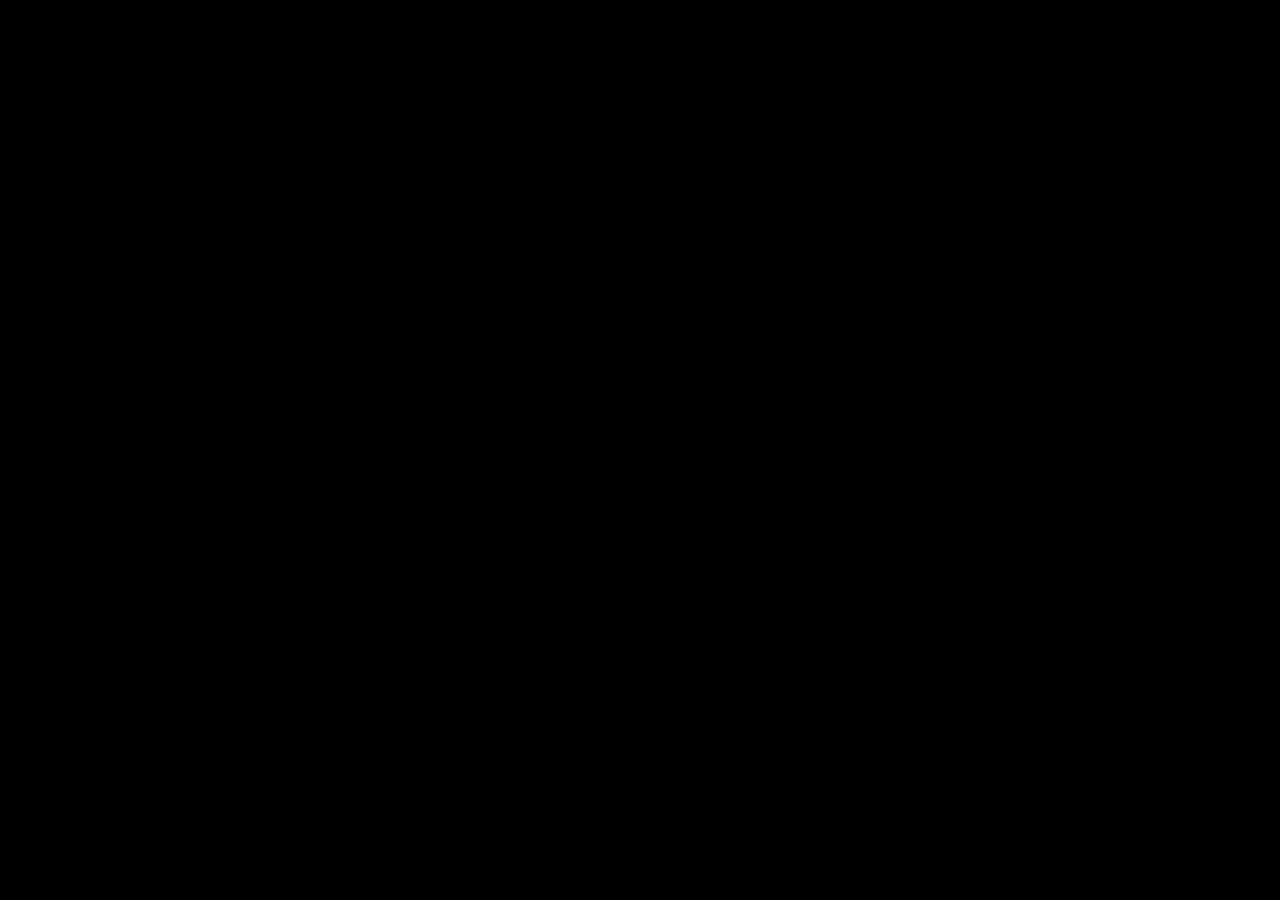
==== page2.html @ 9ae33439 "up" ====
<!DOCTYPE html>
<html lang="en">
<head>
    <meta charset="UTF-8">
    <meta name="viewport" content="width=device-width, initial-scale=1.0">
    <link rel="stylesheet" href="https://cdn.jsdelivr.net/npm/bootstrap@4.5.3/dist/css/bootstrap.min.css" integrity="sha384-TX8t27EcRE3e/ihU7zmQxVncDAy5uIKz4rEkgIXeMed4M0jlfIDPvg6uqKI2xXr2" crossorigin="anonymous">
    <link rel="stylesheet" href="./style/style.css">
    <title>Document</title>
</head>
<body>
    
</body>
<script src="https://code.jquery.com/jquery-3.5.1.slim.min.js" integrity="sha384-DfXdz2htPH0lsSSs5nCTpuj/zy4C+OGpamoFVy38MVBnE+IbbVYUew+OrCXaRkfj" crossorigin="anonymous"></script>
</html>
---- style/style.css ----
body{
  background: #000;
}
.font-header{
    font-family: 'verdana';
    font-size: 3.5rem;
    font-weight: 800;
}
.font-secundary{
    font-family: 'verdana';
    font-weight: 800;
    font-size: 2.5rem;
}
#header-row{
    background-image: url(../assets/BB_S2_KA_HORIZ_NOTEXT-small.jpg);
    background-size: cover;
    height: 100vh;
}
.bg-btn-red{
    background-color: red;
}
ul>li{
    text-decoration: none;
}
.bg-btn-red:hover{
background: #4771fb;
}
.font-footer{
    color: rgb(144, 144, 144);
}
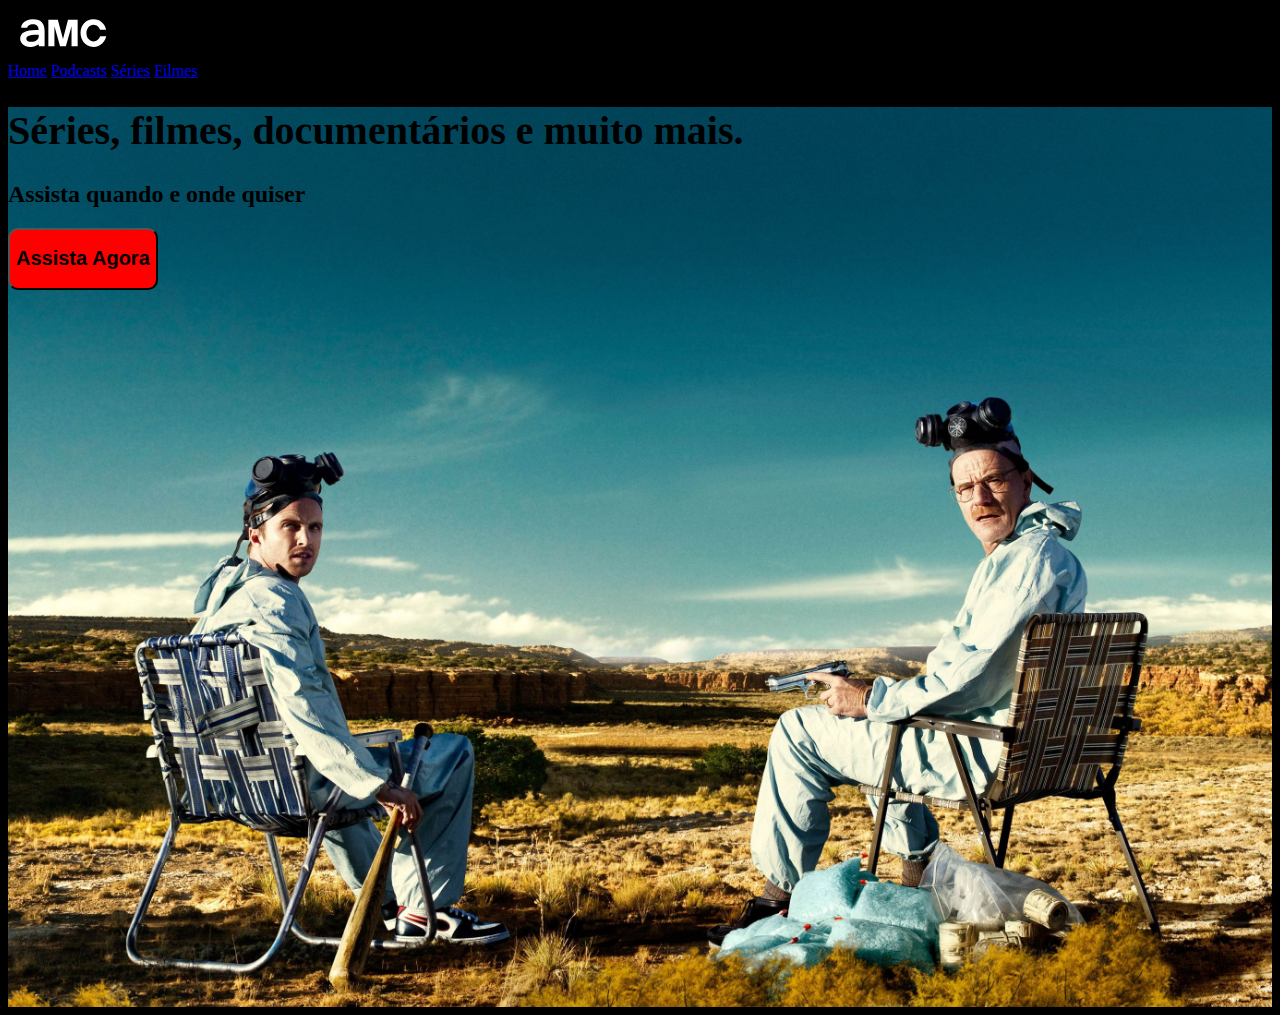
==== commit 85e4d09d: "update" ====
--- a/page2.html
+++ b/page2.html
@@ -8,7 +8,37 @@
     <title>Document</title>
 </head>
 <body>
-    
+    <header>
+        <div class="container-fluid">
+          <div class="row  bg-black d-flex justify-content-between">
+            <div class="col-lg-4 col-sm-2">
+                <a href="index.html">
+                <img src="./assets/AMC_logo_2016.svg" alt="" style="max-height: 50px"></a>
+            </div>
+            <div class="col-lg-6 col-sm-10   ">
+                  <nav class="navbar navbar-expand-lg bg-body-tertiary ">
+                        <div class="container-fluid d-flex justify-content-end" >
+                          <a class="navbar-brand " href="index.html">Home</a>
+                          <a class="navbar-brand " href="#">Podcasts</a>
+                          <a class="navbar-brand " href="#">Séries</a>
+                          <a class="navbar-brand " href="#">Filmes</a>
+                          <a class="navbar-brand ">Documentários</a>
+                        </div>
+                  </nav>
+             </div>
+            </div>
+          </div>
+          <div class="row  justify-content-center" id="header-row">
+            <div class="col-lg-7  col-md-8 col-sm-10 text-center mt-5">
+              <h1 class="text-white font-secundary">Séries, filmes, documentários e muito mais.</h1>
+              <h2 class="text-white h2">Assista quando e onde quiser</h2>
+              <button class="btn btn-primary bg-btn-red p-3 mt-5">
+                <h2>Assista Agora</h2>
+              </button>
+            </div>
+          </div>
+        </div>
+      </header>
 </body>
 <script src="https://code.jquery.com/jquery-3.5.1.slim.min.js" integrity="sha384-DfXdz2htPH0lsSSs5nCTpuj/zy4C+OGpamoFVy38MVBnE+IbbVYUew+OrCXaRkfj" crossorigin="anonymous"></script>
 </html>--- a/style/style.css
+++ b/style/style.css
@@ -18,6 +18,7 @@
 }
 .bg-btn-red{
     background-color: red;
+    border-radius: 10px;
 }
 ul>li{
     text-decoration: none;
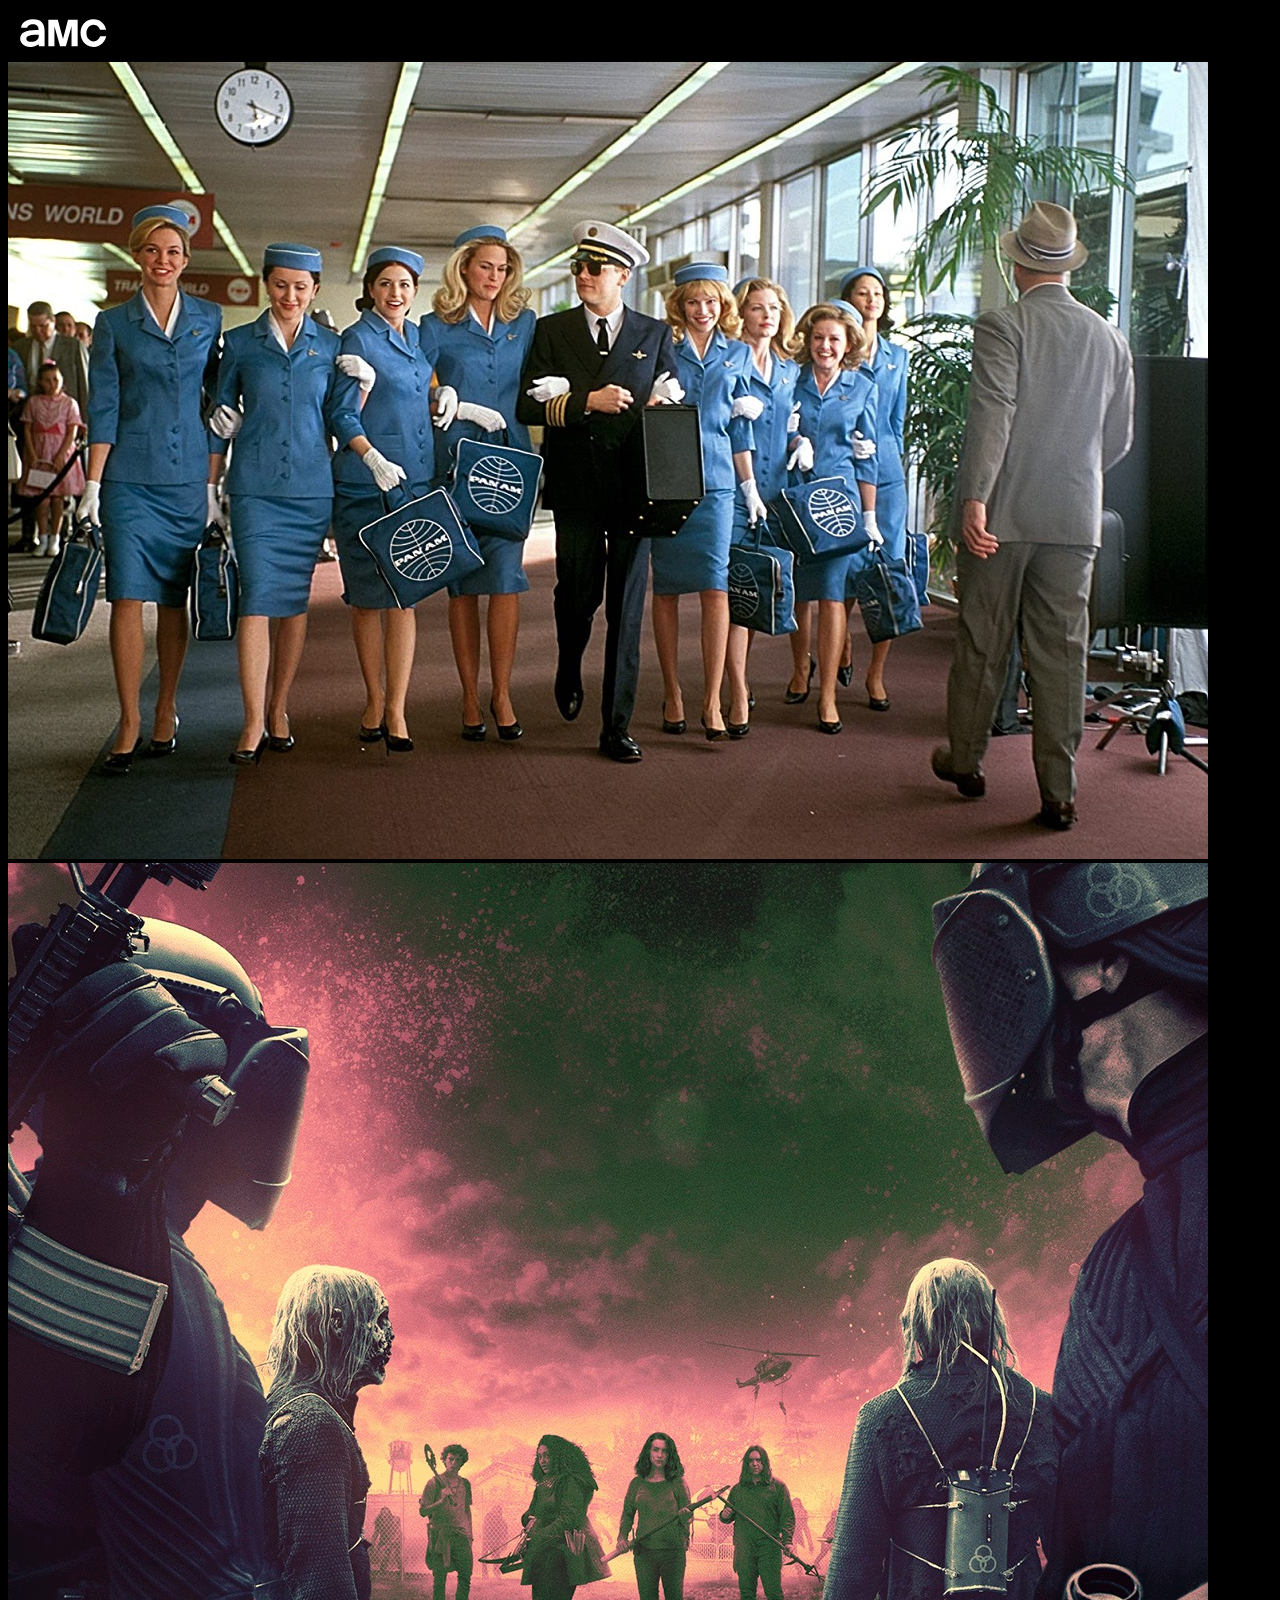
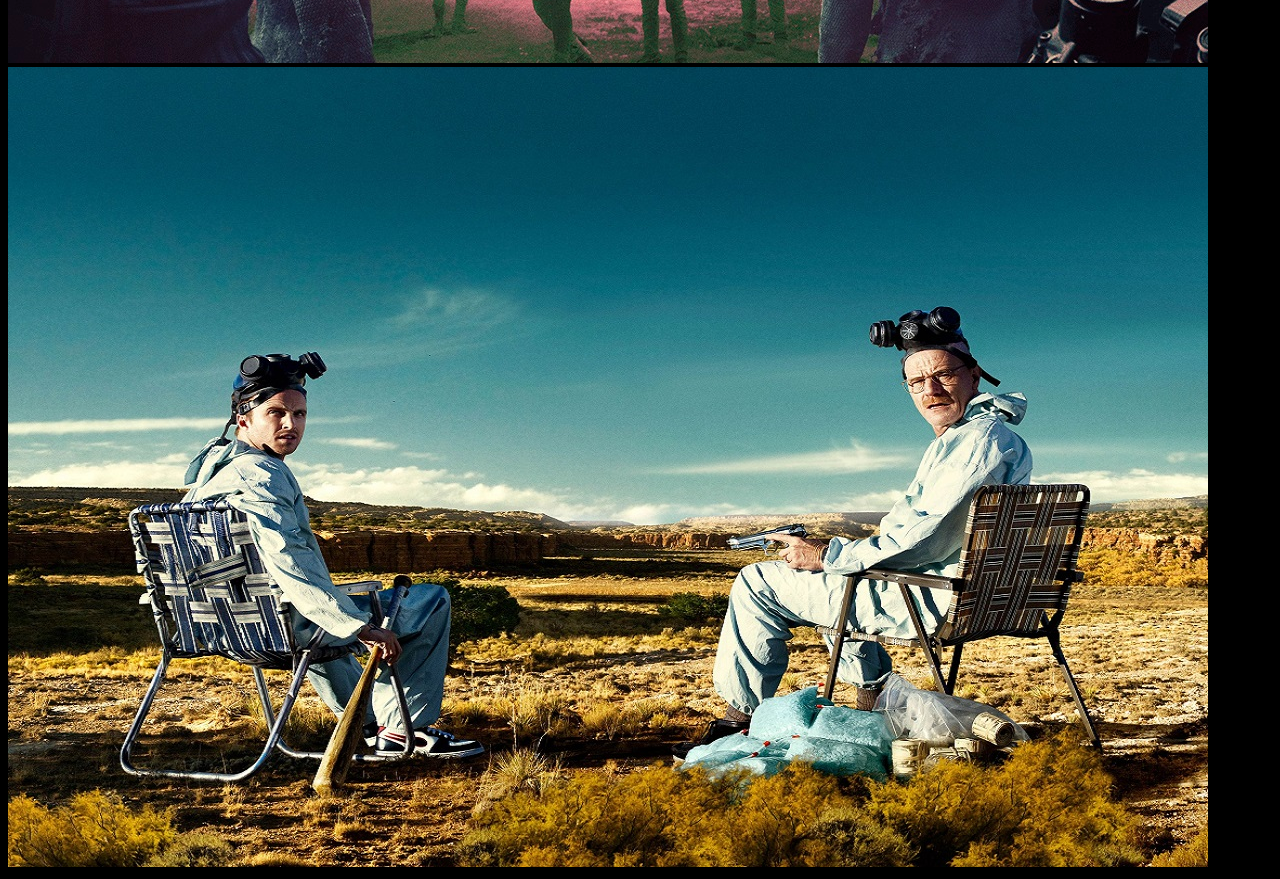
==== commit 0cb0e4f6: "UPDATE" ====
--- a/page2.html
+++ b/page2.html
@@ -7,38 +7,55 @@
     <link rel="stylesheet" href="./style/style.css">
     <title>Document</title>
 </head>
-<body>
+<body class="">
     <header>
+      
         <div class="container-fluid">
           <div class="row  bg-black d-flex justify-content-between">
             <div class="col-lg-4 col-sm-2">
                 <a href="index.html">
                 <img src="./assets/AMC_logo_2016.svg" alt="" style="max-height: 50px"></a>
             </div>
-            <div class="col-lg-6 col-sm-10   ">
-                  <nav class="navbar navbar-expand-lg bg-body-tertiary ">
-                        <div class="container-fluid d-flex justify-content-end" >
-                          <a class="navbar-brand " href="index.html">Home</a>
-                          <a class="navbar-brand " href="#">Podcasts</a>
-                          <a class="navbar-brand " href="#">Séries</a>
-                          <a class="navbar-brand " href="#">Filmes</a>
-                          <a class="navbar-brand ">Documentários</a>
-                        </div>
-                  </nav>
-             </div>
-            </div>
+       <!-- 
+
+ESTAVA AJUSTANDO A NAVBAR PAREI AQUI, PRECISO CORRIGIR O BOTÃO
+
+        -->
+
+          
           </div>
-          <div class="row  justify-content-center" id="header-row">
-            <div class="col-lg-7  col-md-8 col-sm-10 text-center mt-5">
-              <h1 class="text-white font-secundary">Séries, filmes, documentários e muito mais.</h1>
-              <h2 class="text-white h2">Assista quando e onde quiser</h2>
-              <button class="btn btn-primary bg-btn-red p-3 mt-5">
-                <h2>Assista Agora</h2>
-              </button>
+          <div class="row  justify-content-center " id="">
+            <div class="col-12 text-center p-0">
+              <div id="carouselExampleAutoplaying" class="carousel slide" data-bs-ride="carousel">
+                <div class="carousel-inner">
+                  <div class="carousel-item active">
+                    <img src="./assets/CATCH-ME.jpg" class="d-block w-100" alt="...">
+                  </div>
+                  <div class="carousel-item">
+                    <img src="./assets/thewlkingdead.jpg" class="d-block w-100" alt="...">
+                  </div>
+                  <div class="carousel-item">
+                    <img src="./assets/BB_S2_KA_HORIZ_NOTEXT-small.jpg" class="d-block w-100" alt="...">
+                  </div>
+                </div>
+                <span class="carousel-control-prev" type="button" data-bs-target="#carouselExampleAutoplaying" data-bs-slide="prev">
+ 
+                </span>
+                <span class="carousel-control-next" type="button" data-bs-target="#carouselExampleAutoplaying" data-bs-slide="next">
+               
+                
+                </span>
+              </div>
+               
+              </div>
+              </div>
+             
             </div>
           </div>
         </div>
       </header>
 </body>
-<script src="https://code.jquery.com/jquery-3.5.1.slim.min.js" integrity="sha384-DfXdz2htPH0lsSSs5nCTpuj/zy4C+OGpamoFVy38MVBnE+IbbVYUew+OrCXaRkfj" crossorigin="anonymous"></script>
+<script src="https://cdn.jsdelivr.net/npm/bootstrap@5.3.1/dist/js/bootstrap.bundle.min.js"
+    integrity="sha384-HwwvtgBNo3bZJJLYd8oVXjrBZt8cqVSpeBNS5n7C8IVInixGAoxmnlMuBnhbgrkm"
+    crossorigin="anonymous"></script>
 </html>